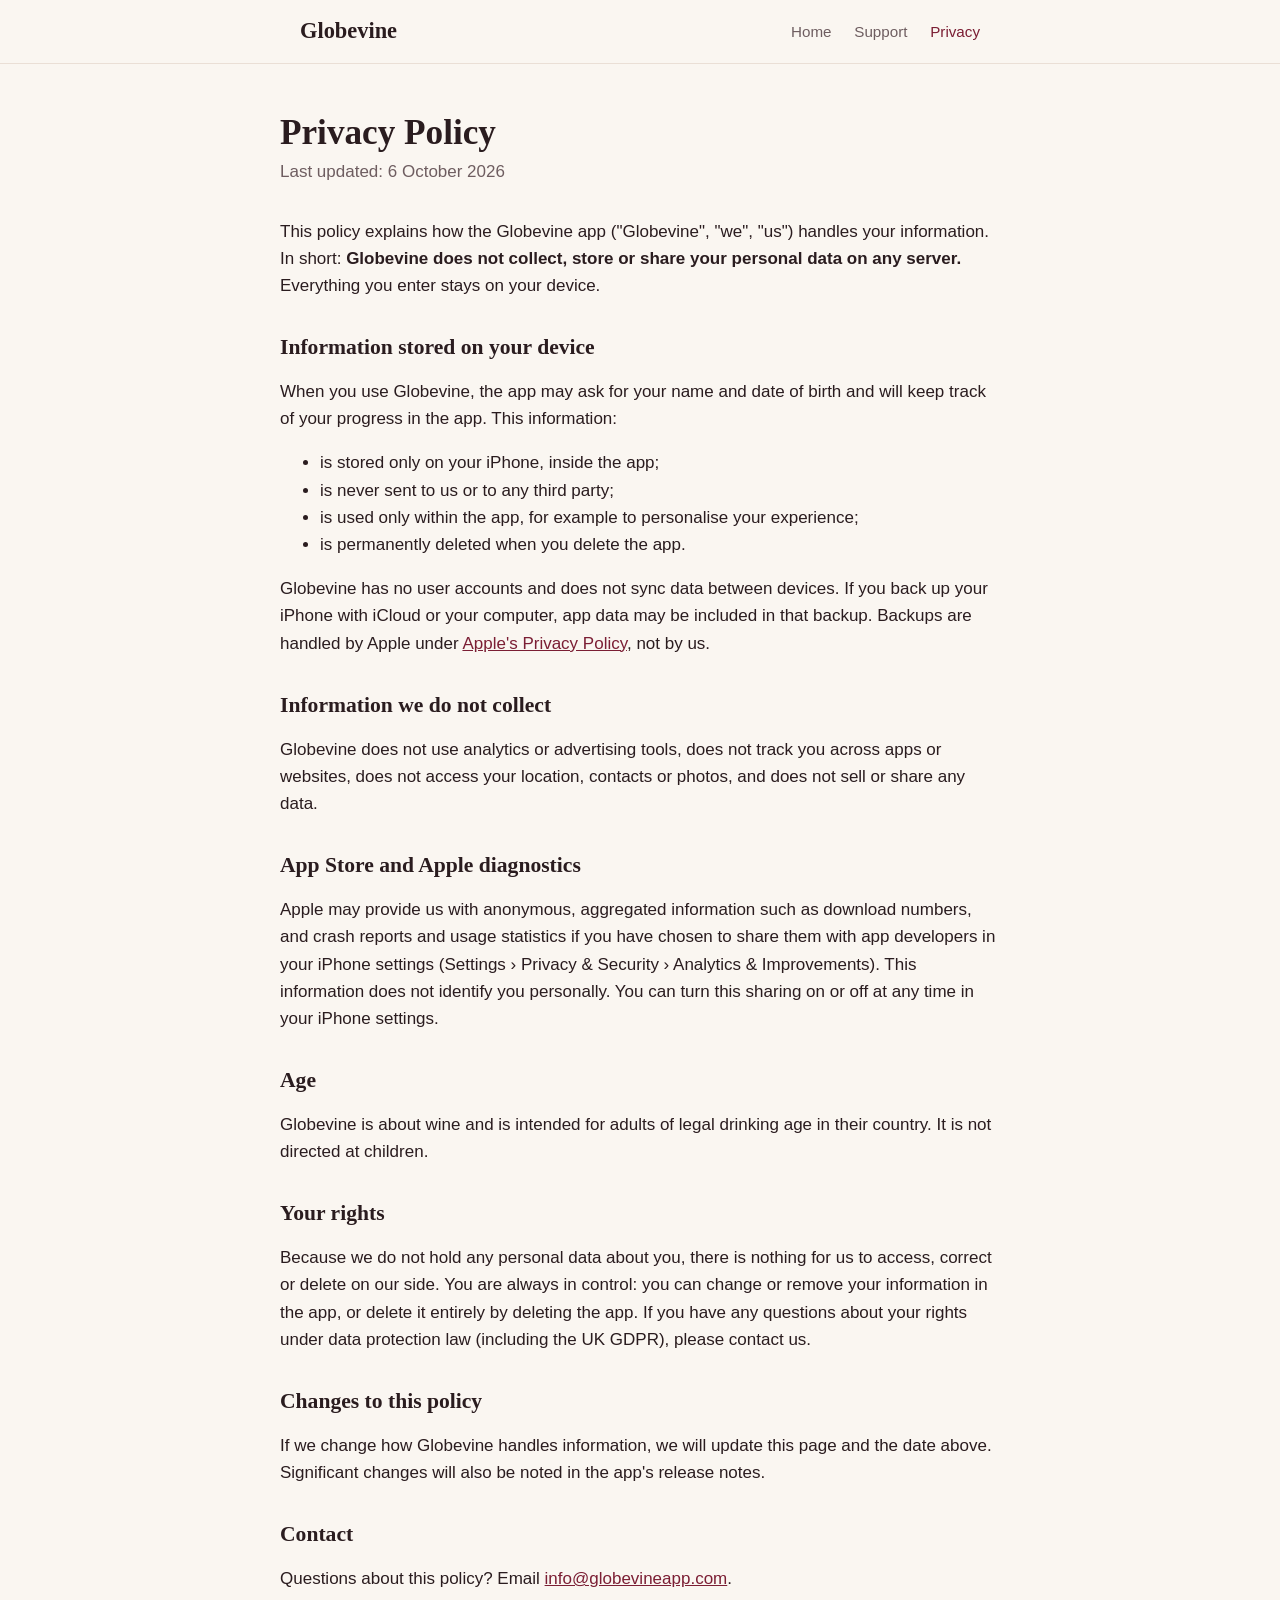
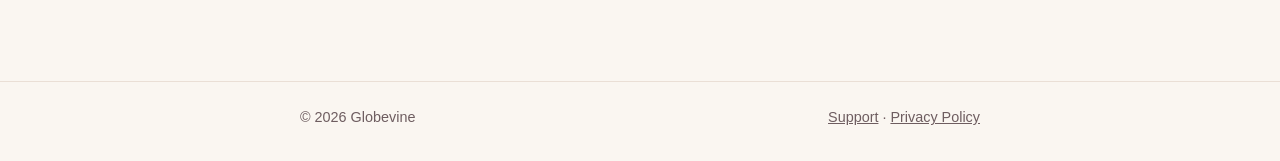
==== privacy.html @ 9b86db98 "Add files via upload" ====
<!doctype html>
<html lang="en">
<head>
  <meta charset="utf-8">
  <meta name="viewport" content="width=device-width, initial-scale=1">
  <title>Privacy Policy – Globevine</title>
  <meta name="description" content="How the Globevine app handles your information.">
  <link rel="stylesheet" href="style.css">
</head>
<body>
  <header class="site">
    <div class="wrap">
      <a class="brand" href="/">Globevine</a>
      <nav>
        <a href="/">Home</a>
        <a href="support.html">Support</a>
        <a href="privacy.html" aria-current="page">Privacy</a>
      </nav>
    </div>
  </header>

  <main class="wrap doc">
    <h1>Privacy Policy</h1>
    <p class="updated">Last updated: 6 October 2026</p>

    <p>This policy explains how the Globevine app ("Globevine", "we", "us") handles your information. In short: <strong>Globevine does not collect, store or share your personal data on any server.</strong> Everything you enter stays on your device.</p>

    <h2>Information stored on your device</h2>
    <p>When you use Globevine, the app may ask for your name and date of birth and will keep track of your progress in the app. This information:</p>
    <ul>
      <li>is stored only on your iPhone, inside the app;</li>
      <li>is never sent to us or to any third party;</li>
      <li>is used only within the app, for example to personalise your experience;</li>
      <li>is permanently deleted when you delete the app.</li>
    </ul>
    <p>Globevine has no user accounts and does not sync data between devices. If you back up your iPhone with iCloud or your computer, app data may be included in that backup. Backups are handled by Apple under <a href="https://www.apple.com/legal/privacy/">Apple's Privacy Policy</a>, not by us.</p>

    <h2>Information we do not collect</h2>
    <p>Globevine does not use analytics or advertising tools, does not track you across apps or websites, does not access your location, contacts or photos, and does not sell or share any data.</p>

    <h2>App Store and Apple diagnostics</h2>
    <p>Apple may provide us with anonymous, aggregated information such as download numbers, and crash reports and usage statistics if you have chosen to share them with app developers in your iPhone settings (Settings › Privacy &amp; Security › Analytics &amp; Improvements). This information does not identify you personally. You can turn this sharing on or off at any time in your iPhone settings.</p>

    <h2>Age</h2>
    <p>Globevine is about wine and is intended for adults of legal drinking age in their country. It is not directed at children.</p>

    <h2>Your rights</h2>
    <p>Because we do not hold any personal data about you, there is nothing for us to access, correct or delete on our side. You are always in control: you can change or remove your information in the app, or delete it entirely by deleting the app. If you have any questions about your rights under data protection law (including the UK GDPR), please contact us.</p>

    <h2>Changes to this policy</h2>
    <p>If we change how Globevine handles information, we will update this page and the date above. Significant changes will also be noted in the app's release notes.</p>

    <h2>Contact</h2>
    <p>Questions about this policy? Email <a href="mailto:info@globevineapp.com">info@globevineapp.com</a>.</p>
  </main>

  <footer class="site">
    <div class="wrap">
      <span>© 2026 Globevine</span>
      <span><a href="support.html">Support</a> · <a href="privacy.html">Privacy Policy</a></span>
    </div>
  </footer>
</body>
</html>
---- style.css ----
:root {
  --bg: #faf6f1;
  --surface: #ffffff;
  --text: #2a1c1f;
  --muted: #6e5d60;
  --accent: #7b1e34;
  --accent-ink: #ffffff;
  --line: #eadfd6;
  --max: 720px;
}
@media (prefers-color-scheme: dark) {
  :root {
    --bg: #1a1214;
    --surface: #241a1d;
    --text: #f3ebe6;
    --muted: #b9a9a6;
    --accent: #d9849a;
    --accent-ink: #1a1214;
    --line: #3a2b2f;
  }
}

* { box-sizing: border-box; }
html { -webkit-text-size-adjust: 100%; }
body {
  margin: 0;
  background: var(--bg);
  color: var(--text);
  font: 17px/1.6 -apple-system, BlinkMacSystemFont, "Segoe UI", Roboto, Helvetica, Arial, sans-serif;
}
a { color: var(--accent); }
h1, h2, h3, .brand {
  font-family: "Iowan Old Style", "Palatino Linotype", Palatino, Georgia, serif;
  font-weight: 600;
  line-height: 1.2;
}

.wrap { max-width: var(--max); margin: 0 auto; padding: 0 20px; }

header.site {
  border-bottom: 1px solid var(--line);
}
header.site .wrap {
  display: flex; align-items: center; justify-content: space-between;
  gap: 16px; padding-top: 18px; padding-bottom: 18px; flex-wrap: wrap;
}
.brand { font-size: 1.4rem; color: var(--text); text-decoration: none; }
nav a { color: var(--muted); text-decoration: none; margin-left: 18px; font-size: 0.95rem; }
nav a:first-child { margin-left: 0; }
nav a:hover, nav a[aria-current="page"] { color: var(--accent); }

.hero { text-align: center; padding: 72px 0 56px; }
.hero .icon {
  width: 96px; height: 96px; border-radius: 22px; margin: 0 auto 24px;
  background: var(--accent); display: grid; place-items: center;
}
.hero .icon svg { width: 52px; height: 52px; }
.hero h1 { font-size: clamp(2.2rem, 7vw, 3.2rem); margin: 0 0 12px; }
.hero p.lead { font-size: 1.2rem; color: var(--muted); margin: 0 auto 32px; max-width: 32em; }

.btn {
  display: inline-block; background: var(--accent); color: var(--accent-ink);
  padding: 14px 26px; border-radius: 12px; text-decoration: none; font-weight: 600;
}
.btn:hover { opacity: 0.9; }
.badge img { height: 54px; width: auto; }

.features {
  display: grid; gap: 16px; grid-template-columns: repeat(auto-fit, minmax(260px, 1fr));
  padding-bottom: 72px;
}
.card {
  background: var(--surface); border: 1px solid var(--line);
  border-radius: 16px; padding: 22px;
}
.card h3 { margin: 0 0 6px; font-size: 1.15rem; }
.card p { margin: 0; color: var(--muted); font-size: 0.97rem; }

main.doc { padding: 48px 0 72px; }
main.doc h1 { font-size: 2.2rem; margin: 0 0 4px; }
main.doc .updated { color: var(--muted); margin: 0 0 32px; }
main.doc h2 { font-size: 1.35rem; margin: 36px 0 8px; }
main.doc h3 { font-size: 1.1rem; margin: 24px 0 4px; }

footer.site { border-top: 1px solid var(--line); color: var(--muted); font-size: 0.9rem; }
footer.site .wrap {
  display: flex; justify-content: space-between; flex-wrap: wrap; gap: 12px;
  padding-top: 24px; padding-bottom: 32px;
}
footer.site a { color: var(--muted); }
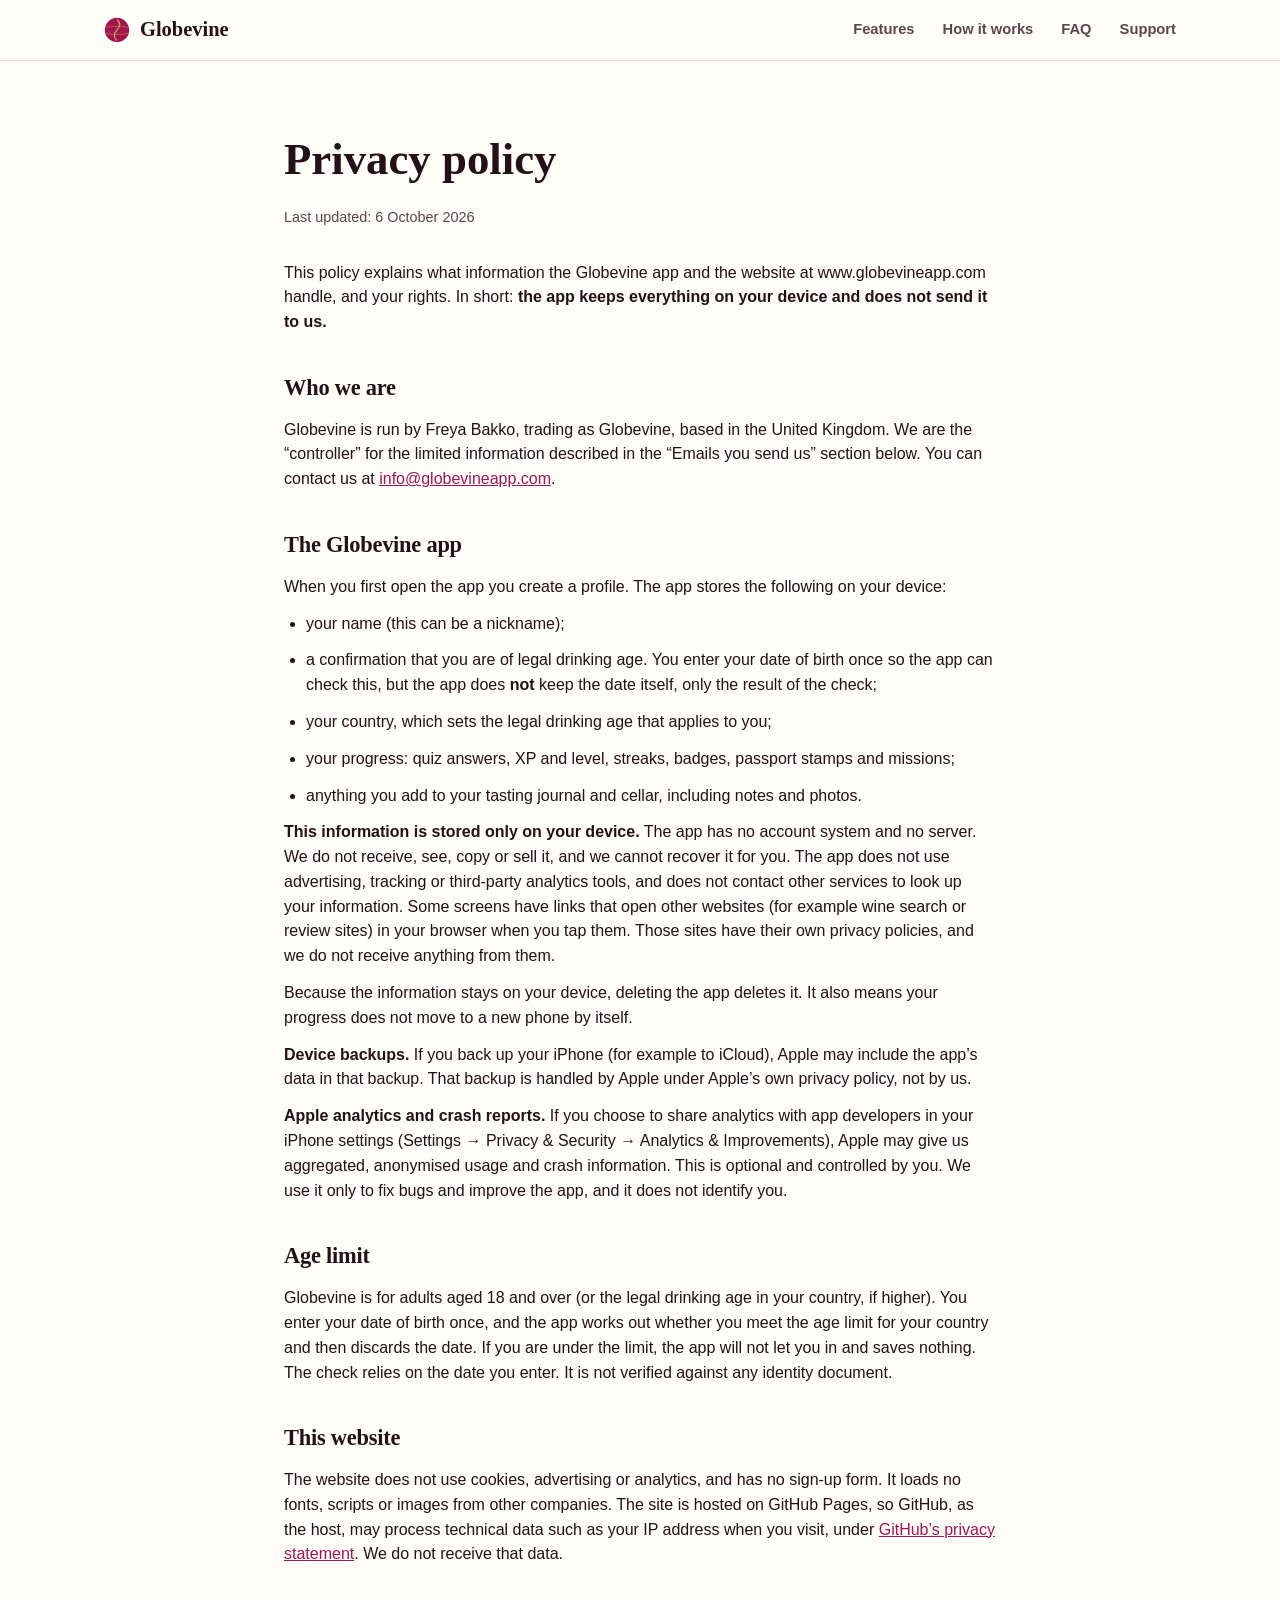
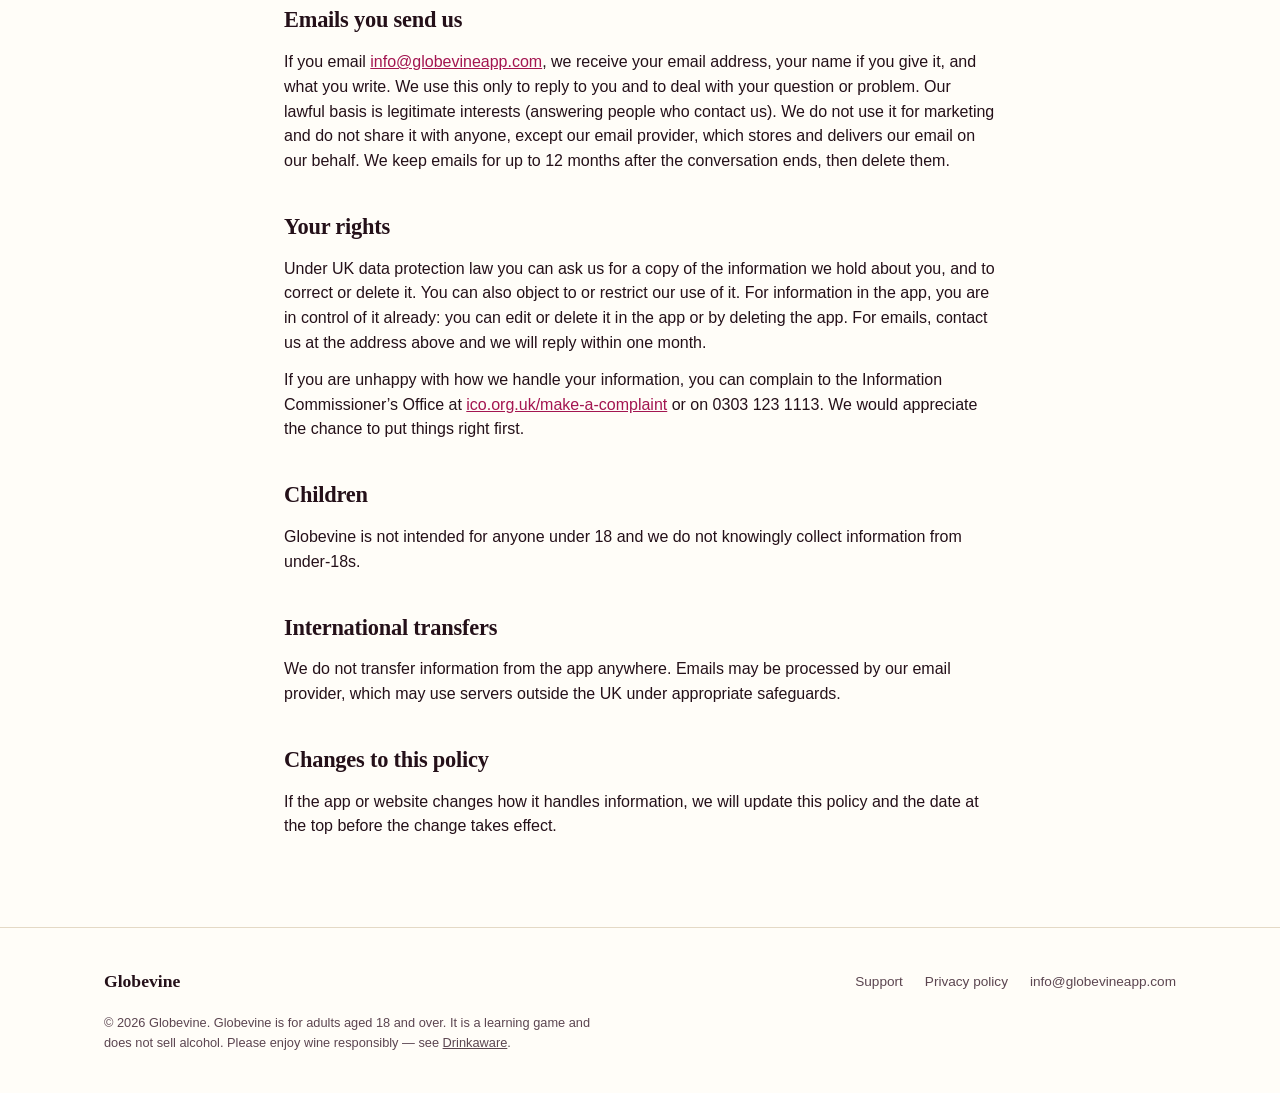
==== commit 1033e333: "Add files via upload" ====
--- a/privacy.html
+++ b/privacy.html
@@ -1,64 +1,73 @@
 <!doctype html>
-<html lang="en">
+<html lang="en-GB">
 <head>
-  <meta charset="utf-8">
-  <meta name="viewport" content="width=device-width, initial-scale=1">
-  <title>Privacy Policy – Globevine</title>
-  <meta name="description" content="How the Globevine app handles your information.">
-  <link rel="stylesheet" href="style.css">
+<meta charset="utf-8">
+<meta name="viewport" content="width=device-width,initial-scale=1,viewport-fit=cover">
+<title>Privacy policy – Globevine</title>
+<meta name="description" content="How the Globevine app and website handle your information. The app keeps everything on your device.">
+<link rel="canonical" href="https://www.globevineapp.com/privacy.html">
+<meta property="og:title" content="Privacy policy – Globevine">
+<meta property="og:description" content="How the Globevine app and website handle your information. The app keeps everything on your device.">
+<meta property="og:type" content="website">
+<meta property="og:url" content="https://www.globevineapp.com/privacy.html">
+<meta name="theme-color" content="#3A0C24">
+<link rel="stylesheet" href="style.css">
 </head>
 <body>
-  <header class="site">
-    <div class="wrap">
-      <a class="brand" href="/">Globevine</a>
-      <nav>
-        <a href="/">Home</a>
-        <a href="support.html">Support</a>
-        <a href="privacy.html" aria-current="page">Privacy</a>
-      </nav>
-    </div>
-  </header>
+<header class="site"><div class="wrap nav">
+<a class="brand" href="index.html"><svg width="26" height="26" viewBox="0 0 64 64" aria-hidden="true"><circle cx="32" cy="32" r="30" fill="#A31550"/><path d="M32 6c9 8 9 16 0 26-9 10-9 18 0 26" stroke="#C9A24B" stroke-width="3" fill="none"/><path d="M4 26c14-4 42-4 56 0M4 40c14 4 42 4 56 0" stroke="#C9A24B" stroke-width="2" fill="none" opacity=".6"/></svg>Globevine</a>
+<nav class="navlinks" aria-label="Main">
+<a class="hide-sm" href="index.html#features">Features</a><a class="hide-sm" href="index.html#how">How it works</a><a class="hide-sm" href="index.html#faq">FAQ</a><a href="support.html">Support</a>
+</nav></div></header>
+<main class="wrap prose">
+<h1>Privacy policy</h1>
+<p class="updated">Last updated: 6 October 2026</p>
 
-  <main class="wrap doc">
-    <h1>Privacy Policy</h1>
-    <p class="updated">Last updated: 6 October 2026</p>
+<p>This policy explains what information the Globevine app and the website at www.globevineapp.com handle, and your rights. In short: <strong>the app keeps everything on your device and does not send it to us.</strong></p>
 
-    <p>This policy explains how the Globevine app ("Globevine", "we", "us") handles your information. In short: <strong>Globevine does not collect, store or share your personal data on any server.</strong> Everything you enter stays on your device.</p>
+<h2>Who we are</h2>
+<p>Globevine is run by Freya Bakko, trading as Globevine, based in the United Kingdom. We are the &ldquo;controller&rdquo; for the limited information described in the &ldquo;Emails you send us&rdquo; section below. You can contact us at <a href="mailto:info@globevineapp.com">info@globevineapp.com</a>.</p>
 
-    <h2>Information stored on your device</h2>
-    <p>When you use Globevine, the app may ask for your name and date of birth and will keep track of your progress in the app. This information:</p>
-    <ul>
-      <li>is stored only on your iPhone, inside the app;</li>
-      <li>is never sent to us or to any third party;</li>
-      <li>is used only within the app, for example to personalise your experience;</li>
-      <li>is permanently deleted when you delete the app.</li>
-    </ul>
-    <p>Globevine has no user accounts and does not sync data between devices. If you back up your iPhone with iCloud or your computer, app data may be included in that backup. Backups are handled by Apple under <a href="https://www.apple.com/legal/privacy/">Apple's Privacy Policy</a>, not by us.</p>
+<h2>The Globevine app</h2>
+<p>When you first open the app you create a profile. The app stores the following on your device:</p>
+<ul>
+<li>your name (this can be a nickname);</li>
+<li>a confirmation that you are of legal drinking age. You enter your date of birth once so the app can check this, but the app does <strong>not</strong> keep the date itself, only the result of the check;</li>
+<li>your country, which sets the legal drinking age that applies to you;</li>
+<li>your progress: quiz answers, XP and level, streaks, badges, passport stamps and missions;</li>
+<li>anything you add to your tasting journal and cellar, including notes and photos.</li>
+</ul>
+<p><strong>This information is stored only on your device.</strong> The app has no account system and no server. We do not receive, see, copy or sell it, and we cannot recover it for you. The app does not use advertising, tracking or third-party analytics tools, and does not contact other services to look up your information. Some screens have links that open other websites (for example wine search or review sites) in your browser when you tap them. Those sites have their own privacy policies, and we do not receive anything from them.</p>
+<p>Because the information stays on your device, deleting the app deletes it. It also means your progress does not move to a new phone by itself.</p>
+<p><strong>Device backups.</strong> If you back up your iPhone (for example to iCloud), Apple may include the app&rsquo;s data in that backup. That backup is handled by Apple under Apple&rsquo;s own privacy policy, not by us.</p>
+<p><strong>Apple analytics and crash reports.</strong> If you choose to share analytics with app developers in your iPhone settings (Settings &rarr; Privacy &amp; Security &rarr; Analytics &amp; Improvements), Apple may give us aggregated, anonymised usage and crash information. This is optional and controlled by you. We use it only to fix bugs and improve the app, and it does not identify you.</p>
 
-    <h2>Information we do not collect</h2>
-    <p>Globevine does not use analytics or advertising tools, does not track you across apps or websites, does not access your location, contacts or photos, and does not sell or share any data.</p>
+<h2>Age limit</h2>
+<p>Globevine is for adults aged 18 and over (or the legal drinking age in your country, if higher). You enter your date of birth once, and the app works out whether you meet the age limit for your country and then discards the date. If you are under the limit, the app will not let you in and saves nothing. The check relies on the date you enter. It is not verified against any identity document.</p>
 
-    <h2>App Store and Apple diagnostics</h2>
-    <p>Apple may provide us with anonymous, aggregated information such as download numbers, and crash reports and usage statistics if you have chosen to share them with app developers in your iPhone settings (Settings › Privacy &amp; Security › Analytics &amp; Improvements). This information does not identify you personally. You can turn this sharing on or off at any time in your iPhone settings.</p>
+<h2>This website</h2>
+<p>The website does not use cookies, advertising or analytics, and has no sign-up form. It loads no fonts, scripts or images from other companies. The site is hosted on GitHub Pages, so GitHub, as the host, may process technical data such as your IP address when you visit, under <a href="https://docs.github.com/en/site-policy/privacy-policies/github-general-privacy-statement" rel="noopener">GitHub&rsquo;s privacy statement</a>. We do not receive that data.</p>
 
-    <h2>Age</h2>
-    <p>Globevine is about wine and is intended for adults of legal drinking age in their country. It is not directed at children.</p>
+<h2>Emails you send us</h2>
+<p>If you email <a href="mailto:info@globevineapp.com">info@globevineapp.com</a>, we receive your email address, your name if you give it, and what you write. We use this only to reply to you and to deal with your question or problem. Our lawful basis is legitimate interests (answering people who contact us). We do not use it for marketing and do not share it with anyone, except our email provider, which stores and delivers our email on our behalf. We keep emails for up to 12 months after the conversation ends, then delete them.</p>
 
-    <h2>Your rights</h2>
-    <p>Because we do not hold any personal data about you, there is nothing for us to access, correct or delete on our side. You are always in control: you can change or remove your information in the app, or delete it entirely by deleting the app. If you have any questions about your rights under data protection law (including the UK GDPR), please contact us.</p>
+<h2>Your rights</h2>
+<p>Under UK data protection law you can ask us for a copy of the information we hold about you, and to correct or delete it. You can also object to or restrict our use of it. For information in the app, you are in control of it already: you can edit or delete it in the app or by deleting the app. For emails, contact us at the address above and we will reply within one month.</p>
+<p>If you are unhappy with how we handle your information, you can complain to the Information Commissioner&rsquo;s Office at <a href="https://ico.org.uk/make-a-complaint/" rel="noopener">ico.org.uk/make-a-complaint</a> or on 0303 123 1113. We would appreciate the chance to put things right first.</p>
 
-    <h2>Changes to this policy</h2>
-    <p>If we change how Globevine handles information, we will update this page and the date above. Significant changes will also be noted in the app's release notes.</p>
+<h2>Children</h2>
+<p>Globevine is not intended for anyone under 18 and we do not knowingly collect information from under-18s.</p>
 
-    <h2>Contact</h2>
-    <p>Questions about this policy? Email <a href="mailto:info@globevineapp.com">info@globevineapp.com</a>.</p>
-  </main>
+<h2>International transfers</h2>
+<p>We do not transfer information from the app anywhere. Emails may be processed by our email provider, which may use servers outside the UK under appropriate safeguards.</p>
 
-  <footer class="site">
-    <div class="wrap">
-      <span>© 2026 Globevine</span>
-      <span><a href="support.html">Support</a> · <a href="privacy.html">Privacy Policy</a></span>
-    </div>
-  </footer>
-</body>
-</html>
+<h2>Changes to this policy</h2>
+<p>If the app or website changes how it handles information, we will update this policy and the date at the top before the change takes effect.</p>
+</main>
+<footer><div class="wrap">
+<div class="foot-row"><a class="brand" href="index.html" style="font-size:1.1rem">Globevine</a>
+<div class="foot-links"><a href="support.html">Support</a><a href="privacy.html">Privacy policy</a><a href="mailto:info@globevineapp.com">info@globevineapp.com</a></div></div>
+<p class="foot-copy">&copy; <span id="year">2026</span> Globevine. Globevine is for adults aged 18 and over. It is a learning game and does not sell alcohol. Please enjoy wine responsibly &mdash; see <a href="https://www.drinkaware.co.uk" rel="noopener">Drinkaware</a>.</p>
+</div></footer>
+<script>document.getElementById('year').textContent=new Date().getFullYear();</script>
+</body></html>
--- a/style.css
+++ b/style.css
@@ -1,90 +1,183 @@
-:root {
-  --bg: #faf6f1;
-  --surface: #ffffff;
-  --text: #2a1c1f;
-  --muted: #6e5d60;
-  --accent: #7b1e34;
-  --accent-ink: #ffffff;
-  --line: #eadfd6;
-  --max: 720px;
+:root{
+  --plum:#3A0C24;--claret:#A31550;--claret-bright:#C71F63;--gold:#C9A24B;--parchment:#F6F1E5;--paper:#FFFDF8;--ink:#241019;--ink-soft:#5B4550;--line:#E4D9C6;
+  --bg:var(--paper);--bg-alt:var(--parchment);--bg-deep:var(--plum);--text:var(--ink);--text-soft:var(--ink-soft);
+  --text-on-deep:var(--parchment);--text-on-deep-soft:#D9B9C6;--accent:var(--claret);--accent-bright:var(--claret-bright);
+  --border:var(--line);--border-on-deep:rgba(246,241,229,.18);--card-bg:var(--paper);color-scheme:light;
+  --serif:Georgia,'Times New Roman',serif;--sans:-apple-system,BlinkMacSystemFont,'Segoe UI',Helvetica,Arial,sans-serif;
 }
-@media (prefers-color-scheme: dark) {
-  :root {
-    --bg: #1a1214;
-    --surface: #241a1d;
-    --text: #f3ebe6;
-    --muted: #b9a9a6;
-    --accent: #d9849a;
-    --accent-ink: #1a1214;
-    --line: #3a2b2f;
-  }
-}
+@media (prefers-color-scheme:dark){:root{
+  --bg:#1B0B14;--bg-alt:#24101B;--bg-deep:#140309;--text:#F3E9EC;--text-soft:#C9A9B4;--text-on-deep:#F3E9EC;--text-on-deep-soft:#D9AEBE;
+  --border:rgba(243,233,236,.14);--border-on-deep:rgba(243,233,236,.16);--card-bg:#24101B;--accent:#E0487F;color-scheme:dark}}
+*{box-sizing:border-box}
+html{scroll-behavior:smooth}
+body{margin:0;background:var(--bg);color:var(--text);font-family:var(--sans);font-size:16px;line-height:1.55;-webkit-font-smoothing:antialiased}
+img,svg{max-width:100%}
+.wrap{max-width:1120px;margin:0 auto;padding-inline:24px}
+h1,h2,h3{font-family:var(--serif);font-weight:600;text-wrap:balance;margin:0}
+h2{font-size:clamp(1.7rem,3.2vw,2.4rem);letter-spacing:-.01em}
+h3{font-size:1.15rem}
+p{margin:0}
+a{color:inherit}
+.eyebrow{font-size:.78rem;font-weight:700;letter-spacing:.12em;text-transform:uppercase;color:var(--accent)}
+.eyebrow.on-deep{color:var(--gold)}
+section{padding-block:88px}
+@media (max-width:640px){section{padding-block:56px}.wrap{padding-inline:18px}}
+header.site{position:sticky;top:0;z-index:40;background:color-mix(in srgb,var(--bg) 88%,transparent);backdrop-filter:blur(10px);border-bottom:1px solid var(--border)}
+.nav{display:flex;align-items:center;justify-content:space-between;padding-block:14px}
+.brand{display:flex;align-items:center;gap:10px;font-family:var(--serif);font-weight:600;font-size:1.28rem;text-decoration:none;color:var(--text)}
+.navlinks{display:flex;align-items:center;gap:28px;font-size:.92rem;font-weight:600}
+.navlinks a{text-decoration:none;color:var(--text-soft)}
+.navlinks a:hover{color:var(--accent)}
+@media (max-width:760px){.navlinks a.hide-sm{display:none}}
+.btn{display:inline-flex;align-items:center;justify-content:center;padding:12px 22px;border-radius:999px;font-weight:700;font-size:.92rem;text-decoration:none;border:1px solid transparent}
+.btn-on-deep{background:var(--gold);color:var(--plum)}
+.btn-on-deep:hover{background:#DDB968}
+.btn:focus-visible,a:focus-visible{outline:2px solid var(--accent);outline-offset:2px}
+.hero{background:radial-gradient(120% 140% at 85% -10%,rgba(201,162,75,.22),transparent 55%),linear-gradient(180deg,var(--bg-deep),#2B0819 65%,var(--bg-deep));color:var(--text-on-deep);padding-block:76px 96px;overflow:hidden}
+.hero .wrap{display:grid;grid-template-columns:1.05fr .95fr;gap:56px;align-items:center}
+@media (max-width:900px){.hero .wrap{grid-template-columns:1fr}}
+.hero h1{font-size:clamp(2.3rem,5vw,3.6rem);line-height:1.05;margin-top:14px}
+.hero .lede{margin-top:18px;font-size:1.1rem;color:var(--text-on-deep-soft);max-width:46ch}
+.hero .cta-row{display:flex;flex-wrap:wrap;gap:14px;margin-top:32px}
+.hero .microcopy{margin-top:16px;font-size:.85rem;color:var(--text-on-deep-soft)}
+.stat-row{display:flex;gap:36px;margin-top:44px;flex-wrap:wrap}
+.stat-row b{display:block;font-family:var(--serif);font-size:1.9rem;color:var(--gold);font-weight:600}
+.stat-row span{font-size:.82rem;color:var(--text-on-deep-soft)}
+.phone-stage{position:relative;display:flex;justify-content:center;align-items:center;min-height:420px}
+.phone{width:240px;border-radius:34px;background:#150410;border:6px solid #0E0209;box-shadow:0 30px 60px -20px rgba(0,0,0,.6);padding:10px;position:relative;z-index:2}
+.phone.tilt-right{transform:rotate(6deg)}
+.phone.tilt-left{transform:rotate(-8deg) translate(-58px,34px);position:absolute;left:8px;bottom:-10px;z-index:1;opacity:.92}
+@media (max-width:480px){.phone.tilt-left{display:none}}
+.phone .screen{background:linear-gradient(160deg,#4A1230,#2B0819);border-radius:24px;aspect-ratio:9/19.5;overflow:hidden;padding:16px 14px;display:flex;flex-direction:column;gap:10px}
+.mini-status{display:flex;justify-content:space-between;font-size:.6rem;color:var(--text-on-deep-soft);opacity:.7}
+.mini-h{font-family:var(--serif);color:var(--parchment);font-size:.95rem;margin-top:4px}
+.mini-sub{font-size:.62rem;color:var(--text-on-deep-soft)}
+.map-dots{position:relative;flex:1;border-radius:14px;background:rgba(201,162,75,.08);border:1px solid rgba(201,162,75,.25);margin-top:4px}
+.map-dots i{position:absolute;width:8px;height:8px;border-radius:50%;background:var(--gold)}
+.badge-row{display:flex;gap:6px;flex-wrap:wrap;margin-top:auto}
+.pill{font-size:.58rem;font-weight:700;padding:4px 8px;border-radius:999px;background:rgba(201,162,75,.16);color:var(--gold);border:1px solid rgba(201,162,75,.3)}
+.passport-stamp{width:34px;height:34px;border-radius:50%;border:2px solid var(--gold);display:flex;align-items:center;justify-content:center;font-size:.55rem;color:var(--gold);font-weight:800;transform:rotate(-8deg)}
+.stamp-row{display:flex;gap:8px;margin-top:6px}
+.bar{height:6px;border-radius:4px;background:rgba(201,162,75,.15);overflow:hidden;margin-top:6px}
+.bar i{display:block;height:100%;background:linear-gradient(90deg,var(--gold),#E9C97A);width:64%}
+.section-alt{background:var(--bg-alt)}
+.intro{display:grid;grid-template-columns:1.1fr .9fr;gap:56px;align-items:start}
+@media (max-width:840px){.intro{grid-template-columns:1fr}}
+.intro p{color:var(--text-soft);font-size:1.05rem;margin-top:16px;max-width:56ch}
+.stat-tiles{display:grid;grid-template-columns:repeat(3,1fr);gap:1px;background:var(--border);border:1px solid var(--border);border-radius:16px;overflow:hidden}
+@media (max-width:640px){.stat-tiles{grid-template-columns:1fr}}
+.stat-tiles div{background:var(--card-bg);padding:24px 20px}
+.stat-tiles b{display:block;font-family:var(--serif);font-size:2.1rem;font-weight:600;color:var(--accent)}
+.stat-tiles span{font-size:.85rem;color:var(--text-soft)}
+.feat-head{max-width:60ch}
+.feat-head p{color:var(--text-soft);margin-top:14px;font-size:1.05rem}
+.grid-feat{display:grid;grid-template-columns:repeat(3,1fr);gap:20px;margin-top:44px}
+@media (max-width:920px){.grid-feat{grid-template-columns:repeat(2,1fr)}}
+@media (max-width:600px){.grid-feat{grid-template-columns:1fr}}
+.card{background:var(--card-bg);border:1px solid var(--border);border-radius:18px;padding:26px 24px;display:flex;flex-direction:column;gap:12px}
+.card .icon{width:44px;height:44px;border-radius:12px;background:color-mix(in srgb,var(--accent) 12%,transparent);display:flex;align-items:center;justify-content:center;color:var(--accent)}
+.card p{color:var(--text-soft);font-size:.95rem}
+.steps{display:grid;grid-template-columns:repeat(4,1fr);gap:22px;margin-top:44px}
+@media (max-width:920px){.steps{grid-template-columns:repeat(2,1fr)}}
+@media (max-width:560px){.steps{grid-template-columns:1fr}}
+.step{padding-top:8px;border-top:2px solid var(--accent)}
+.step .num{font-family:var(--serif);font-size:1.6rem;color:var(--accent);font-weight:600;display:block;margin-bottom:8px}
+.step p{color:var(--text-soft);font-size:.92rem;margin-top:6px}
+.soon{background:linear-gradient(180deg,var(--bg-deep),#2B0819);color:var(--text-on-deep);border-radius:28px;padding:56px clamp(24px,5vw,64px);display:grid;grid-template-columns:1.1fr .9fr;gap:44px;align-items:center}
+@media (max-width:840px){.soon{grid-template-columns:1fr}}
+.soon p.lede{color:var(--text-on-deep-soft);margin-top:14px;max-width:50ch}
+.store-badge{display:inline-flex;flex-direction:column;gap:2px;padding:11px 20px;border-radius:14px;border:1px solid var(--border-on-deep);background:rgba(255,255,255,.05);min-width:170px}
+.store-badge .small{font-size:.62rem;letter-spacing:.06em;text-transform:uppercase;color:var(--text-on-deep-soft)}
+.store-badge .big{font-family:var(--serif);font-size:1.05rem}
+.store-badge .ribbon{font-size:.62rem;font-weight:700;color:var(--gold);margin-top:2px}
+.faq{max-width:760px;margin-top:36px}
+.faq details{border-bottom:1px solid var(--border);padding-block:18px}
+.faq summary{cursor:pointer;font-weight:700;font-size:1.02rem;display:flex;justify-content:space-between;gap:16px;list-style:none}
+.faq summary::-webkit-details-marker{display:none}
+.faq summary .plus{color:var(--accent);font-size:1.2rem;font-weight:400;transition:transform .15s}
+.faq details[open] summary .plus{transform:rotate(45deg)}
+.faq .a{color:var(--text-soft);margin-top:10px;font-size:.95rem;max-width:64ch}
+footer{border-top:1px solid var(--border);padding-block:40px}
+.foot-row{display:flex;justify-content:space-between;align-items:center;gap:20px;flex-wrap:wrap}
+.foot-links{display:flex;gap:22px;font-size:.85rem;color:var(--text-soft);flex-wrap:wrap}
+.foot-links a{text-decoration:none}
+.foot-links a:hover{color:var(--accent)}
+.foot-copy{font-size:.8rem;color:var(--text-soft);margin-top:18px;max-width:70ch}
+/* legal / support pages */
+.prose{max-width:760px;padding-block:64px 88px}
+.prose h1{font-size:clamp(2rem,4vw,2.8rem);margin-bottom:8px}
+.prose .updated{color:var(--text-soft);font-size:.9rem;margin-bottom:32px}
+.prose h2{font-size:1.4rem;margin:36px 0 10px}
+.prose p,.prose li{color:var(--text);margin-top:12px}
+.prose ul{padding-left:22px;margin:8px 0}
+.prose a{color:var(--accent)}
+.prose table{border-collapse:collapse;width:100%;margin-top:14px;font-size:.92rem}
+.prose th,.prose td{border:1px solid var(--border);padding:10px 12px;text-align:left;vertical-align:top}
+.prose th{background:var(--bg-alt)}
+@media (prefers-reduced-motion:reduce){html{scroll-behavior:auto}*{transition:none!important}}
 
-* { box-sizing: border-box; }
-html { -webkit-text-size-adjust: 100%; }
-body {
-  margin: 0;
-  background: var(--bg);
-  color: var(--text);
-  font: 17px/1.6 -apple-system, BlinkMacSystemFont, "Segoe UI", Roboto, Helvetica, Arial, sans-serif;
-}
-a { color: var(--accent); }
-h1, h2, h3, .brand {
-  font-family: "Iowan Old Style", "Palatino Linotype", Palatino, Georgia, serif;
-  font-weight: 600;
-  line-height: 1.2;
-}
-
-.wrap { max-width: var(--max); margin: 0 auto; padding: 0 20px; }
-
-header.site {
-  border-bottom: 1px solid var(--line);
-}
-header.site .wrap {
-  display: flex; align-items: center; justify-content: space-between;
-  gap: 16px; padding-top: 18px; padding-bottom: 18px; flex-wrap: wrap;
-}
-.brand { font-size: 1.4rem; color: var(--text); text-decoration: none; }
-nav a { color: var(--muted); text-decoration: none; margin-left: 18px; font-size: 0.95rem; }
-nav a:first-child { margin-left: 0; }
-nav a:hover, nav a[aria-current="page"] { color: var(--accent); }
-
-.hero { text-align: center; padding: 72px 0 56px; }
-.hero .icon {
-  width: 96px; height: 96px; border-radius: 22px; margin: 0 auto 24px;
-  background: var(--accent); display: grid; place-items: center;
-}
-.hero .icon svg { width: 52px; height: 52px; }
-.hero h1 { font-size: clamp(2.2rem, 7vw, 3.2rem); margin: 0 0 12px; }
-.hero p.lead { font-size: 1.2rem; color: var(--muted); margin: 0 auto 32px; max-width: 32em; }
-
-.btn {
-  display: inline-block; background: var(--accent); color: var(--accent-ink);
-  padding: 14px 26px; border-radius: 12px; text-decoration: none; font-weight: 600;
-}
-.btn:hover { opacity: 0.9; }
-.badge img { height: 54px; width: auto; }
-
-.features {
-  display: grid; gap: 16px; grid-template-columns: repeat(auto-fit, minmax(260px, 1fr));
-  padding-bottom: 72px;
-}
-.card {
-  background: var(--surface); border: 1px solid var(--line);
-  border-radius: 16px; padding: 22px;
-}
-.card h3 { margin: 0 0 6px; font-size: 1.15rem; }
-.card p { margin: 0; color: var(--muted); font-size: 0.97rem; }
-
-main.doc { padding: 48px 0 72px; }
-main.doc h1 { font-size: 2.2rem; margin: 0 0 4px; }
-main.doc .updated { color: var(--muted); margin: 0 0 32px; }
-main.doc h2 { font-size: 1.35rem; margin: 36px 0 8px; }
-main.doc h3 { font-size: 1.1rem; margin: 24px 0 4px; }
-
-footer.site { border-top: 1px solid var(--line); color: var(--muted); font-size: 0.9rem; }
-footer.site .wrap {
-  display: flex; justify-content: space-between; flex-wrap: wrap; gap: 12px;
-  padding-top: 24px; padding-bottom: 32px;
-}
-footer.site a { color: var(--muted); }
+/* ===== Home page: the fun layer ===== */
+:root{--rounded:ui-rounded,'SF Pro Rounded','Avenir Next Rounded','Nunito','Segoe UI',system-ui,sans-serif;--sun:#FFC857;--coral:#FF6F61;--mint:#46C2A0}
+.fun h1,.fun h2,.fun h3,.fun .num,.fun .vibe b,.fun .store-badge .big{font-family:var(--rounded);font-weight:800;letter-spacing:-.02em}
+.fun h1{font-size:clamp(2.6rem,6.4vw,4.4rem);line-height:1.02}
+.fun .eyebrow{font-family:var(--rounded)}
+.squig{position:relative;display:inline-block;color:var(--sun);white-space:nowrap}
+.squig svg{position:absolute;left:0;bottom:-.18em;width:100%;height:.28em;overflow:visible}
+.squig path{fill:none;stroke:var(--coral);stroke-width:3;stroke-linecap:round;stroke-linejoin:round;vector-effect:non-scaling-stroke}
+.chips{list-style:none;display:flex;flex-wrap:wrap;gap:10px;padding:0;margin:26px 0 0}
+.chips li{font-family:var(--rounded);font-weight:800;font-size:.82rem;padding:7px 14px;border-radius:999px;background:rgba(255,200,87,.14);color:var(--sun);border:1.5px solid rgba(255,200,87,.45);transition:transform .15s}
+.chips li:nth-child(odd){transform:rotate(-2deg)}.chips li:nth-child(even){transform:rotate(1.6deg)}
+.chips li:hover{transform:rotate(0) scale(1.06)}
+.btn-ghost-deep{background:transparent;border-color:var(--border-on-deep);color:var(--text-on-deep)}
+.btn-ghost-deep:hover{background:rgba(255,255,255,.08)}
+.store-badge.on-hero{background:#000;border-color:rgba(255,255,255,.5);color:#fff;padding:9px 20px;border-radius:14px}
+.hero .cta-row{align-items:center}
+.hero .phone.tilt-right{animation:floaty 5.5s ease-in-out infinite}
+.hero .phone.tilt-left{animation:floaty2 6.5s ease-in-out infinite}
+@keyframes floaty{0%,100%{transform:rotate(6deg) translateY(0)}50%{transform:rotate(4deg) translateY(-10px)}}
+@keyframes floaty2{0%,100%{transform:rotate(-8deg) translate(-58px,34px)}50%{transform:rotate(-6deg) translate(-58px,24px)}}
+.marquee{overflow:hidden;background:var(--sun);color:#3A0C24;border-block:2px solid #3A0C24;transform:rotate(-1deg);margin-block:-14px 0;position:relative;z-index:3}
+.marquee .track{display:flex;gap:0;width:max-content;animation:scroll 38s linear infinite;font-family:var(--rounded);font-weight:800;font-size:1.05rem;padding-block:12px}
+.marquee .track span{white-space:nowrap;padding-inline:26px;position:relative}
+.marquee .track span::after{content:"";position:absolute;right:-5px;top:50%;width:10px;height:10px;margin-top:-5px;border-radius:50%;background:var(--coral)}
+@keyframes scroll{to{transform:translateX(-50%)}}
+.vibes{position:relative;display:grid;gap:16px}
+.vibe{padding:22px 24px;border-radius:22px;border:2px solid var(--text);background:var(--card-bg);box-shadow:5px 5px 0 var(--text);transition:transform .15s,box-shadow .15s}
+.vibe b{display:block;font-size:1.9rem;color:var(--accent)}.vibe span{color:var(--text-soft)}
+.vibe.v1{transform:rotate(-1.5deg)}.vibe.v2{transform:rotate(1.2deg);margin-left:22px}.vibe.v3{transform:rotate(-.8deg)}
+.vibe:hover{transform:rotate(0) translateY(-3px);box-shadow:8px 8px 0 var(--text)}
+.fun .card{border:2px solid var(--text);box-shadow:5px 5px 0 var(--text);border-radius:22px;transition:transform .18s,box-shadow .18s}
+.fun .card:nth-child(odd){transform:rotate(-.7deg)}.fun .card:nth-child(even){transform:rotate(.7deg)}
+.fun .card:hover{transform:rotate(0) translateY(-5px);box-shadow:8px 10px 0 var(--text)}
+.fun .card .icon{width:52px;height:52px;border-radius:16px;color:#fff;background:var(--accent)}
+.fun .c2 .icon{background:var(--coral)}.fun .c3 .icon{background:#7B4FD1}.fun .c4 .icon{background:var(--mint);color:#06382b}.fun .c5 .icon{background:var(--sun);color:#3A0C24}.fun .c6 .icon{background:#2E6FD8}
+.sub-lede{color:var(--text-soft);margin-top:10px;font-size:1.05rem}
+.bottles{display:flex;align-items:flex-end;gap:6px;margin-top:34px;padding:22px 14px 12px;overflow-x:auto;border-bottom:4px solid var(--text);scrollbar-width:thin}
+.bottle{all:unset;cursor:pointer;display:block;flex:none;padding:2px 3px;border-radius:10px;transition:transform .15s}
+.bottle:hover,.bottle:focus-visible{transform:translateY(-8px) rotate(-3deg)}
+.bottle:focus-visible{outline:3px solid var(--sun);outline-offset:2px}
+.bottle svg{display:block}
+.b-glass{fill:var(--accent)}.b-cap{fill:var(--gold)}.b-label{fill:var(--parchment)}.b-line{fill:none;stroke:#8a6c3c;stroke-width:1.6;stroke-linecap:round}.b-shine{fill:none;stroke:rgba(255,255,255,.35);stroke-width:2.4;stroke-linecap:round}
+.bottle[aria-pressed="true"]{transform:translateY(-12px) scale(1.08)}
+.bottle[aria-pressed="true"] .b-glass{fill:var(--coral)}
+.bottle-out{margin-top:16px;font-family:var(--rounded);font-weight:800;font-size:1.25rem;min-height:1.6em}
+.privband{display:flex;gap:28px;align-items:center;padding:clamp(28px,5vw,52px);border-radius:28px;background:var(--bg-deep);color:var(--text-on-deep);border:2px solid var(--gold);position:relative;overflow:hidden}
+.privband .lock{flex:none;width:96px;height:96px;border-radius:50%;background:var(--sun);color:#3A0C24;display:flex;align-items:center;justify-content:center;transform:rotate(-6deg)}
+.privband h2{color:var(--text-on-deep)}
+.privtext{font-family:var(--rounded);font-weight:700;font-size:clamp(1.15rem,2.4vw,1.5rem);margin-top:10px;max-width:34ch}
+.textlink{display:inline-block;margin-top:14px;color:var(--sun);font-weight:700}
+@media (max-width:600px){.privband{flex-direction:column;align-items:flex-start}}
+.fun .step{border-top:0;padding:22px 20px;border-radius:22px;border:2px solid var(--text);background:var(--card-bg);box-shadow:5px 5px 0 var(--text)}
+.fun .steps{grid-template-columns:repeat(3,1fr)}
+@media (max-width:760px){.fun .steps{grid-template-columns:1fr}}
+.fun .step .num{display:inline-flex;width:42px;height:42px;border-radius:50%;align-items:center;justify-content:center;color:#fff;background:var(--accent);font-size:1.2rem;margin-bottom:12px}
+.fun .s2 .num{background:var(--coral)}.fun .s3 .num{background:var(--mint);color:#06382b}
+.fun .soon{border:2px solid var(--gold)}
+.fun .faq summary{font-family:var(--rounded);font-weight:800}
+@media (prefers-reduced-motion:reduce){.hero .phone,.marquee .track{animation:none!important}.marquee .track{flex-wrap:wrap;width:auto;justify-content:center}.hero .phone.tilt-right{transform:rotate(6deg)}.hero .phone.tilt-left{transform:rotate(-8deg) translate(-58px,34px)}}
+@media (max-width:480px){.hero .phone.tilt-left{display:none}}
+html,body{overflow-x:clip}main.fun{overflow-x:clip}
+.fun h1{font-size:clamp(2.4rem,5.2vw,3.7rem)}
+.hero .wrap>div:first-child{min-width:0}
+@media (min-width:900px){.bottles{justify-content:space-between;overflow-x:visible}}
+@media (prefers-reduced-motion:reduce){.marquee .track span:nth-child(n+9){display:none}.marquee .track{padding-block:10px;font-size:.95rem;row-gap:4px}}
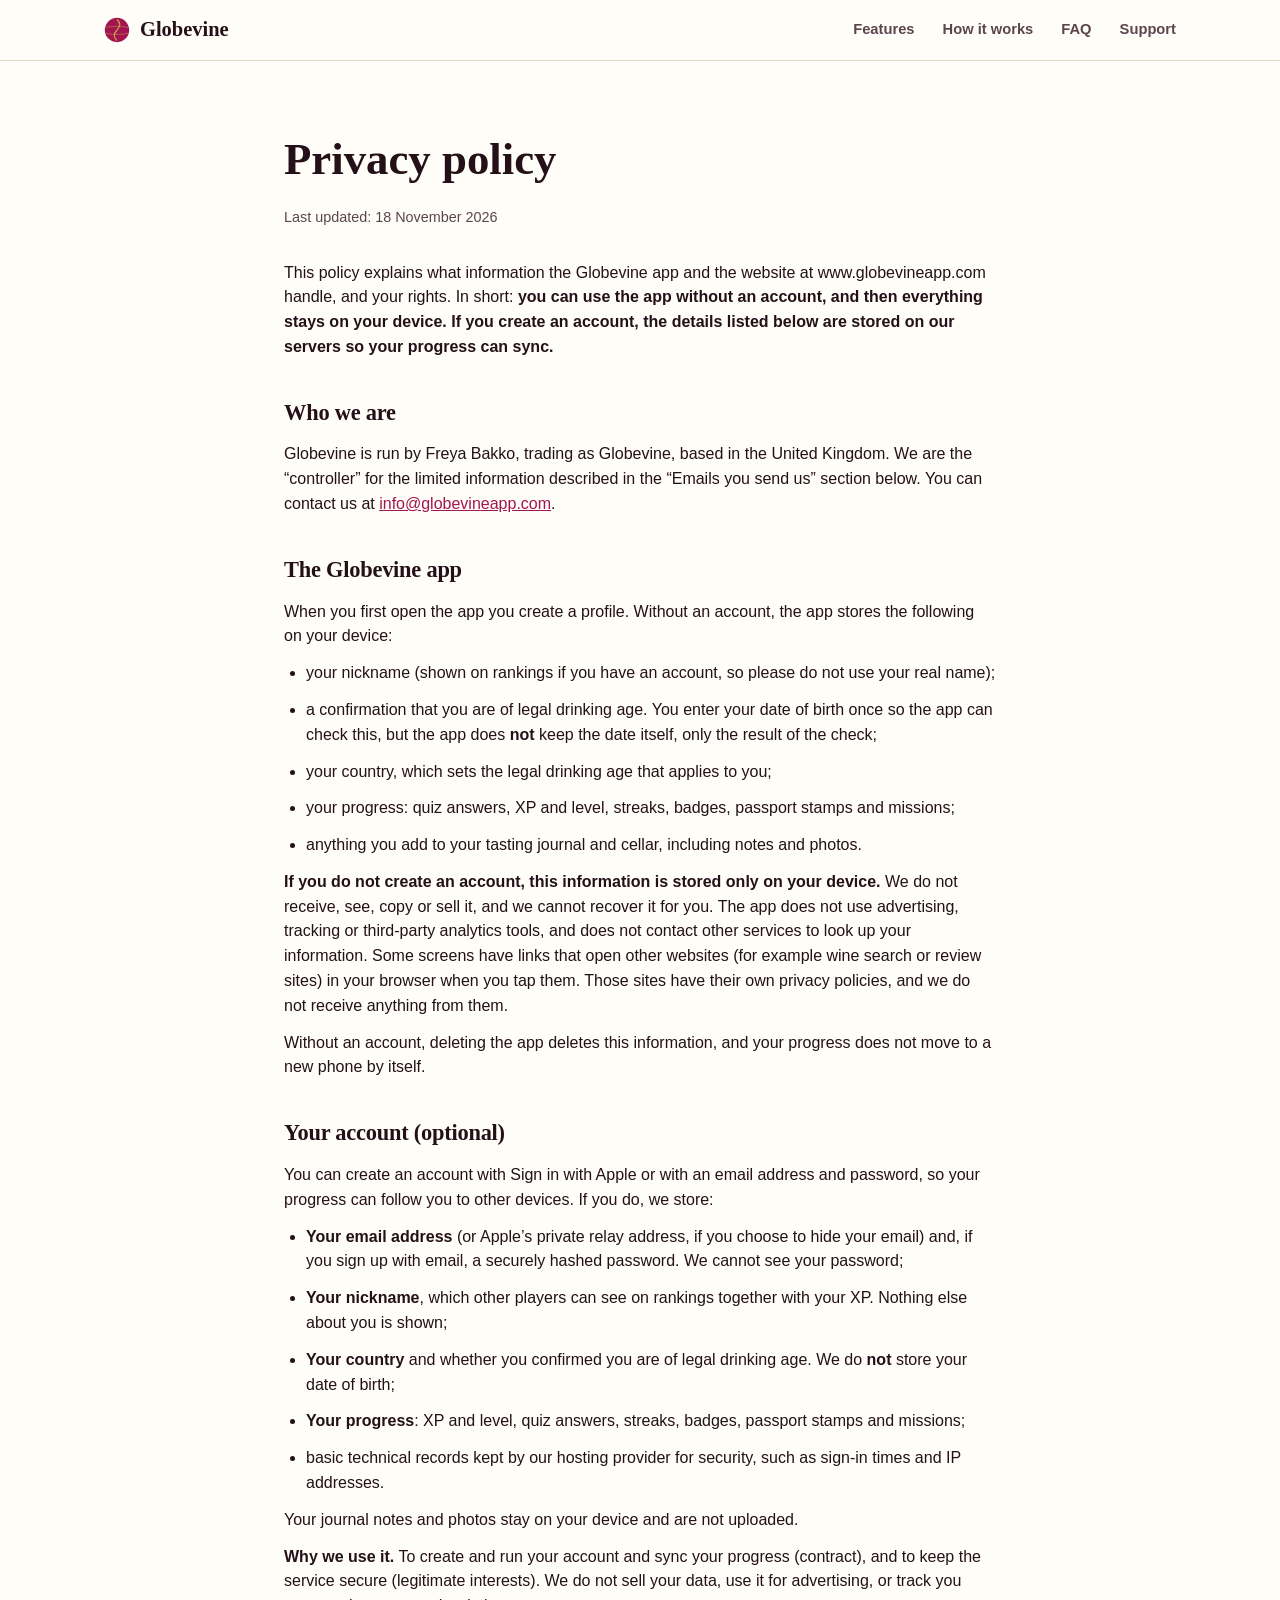
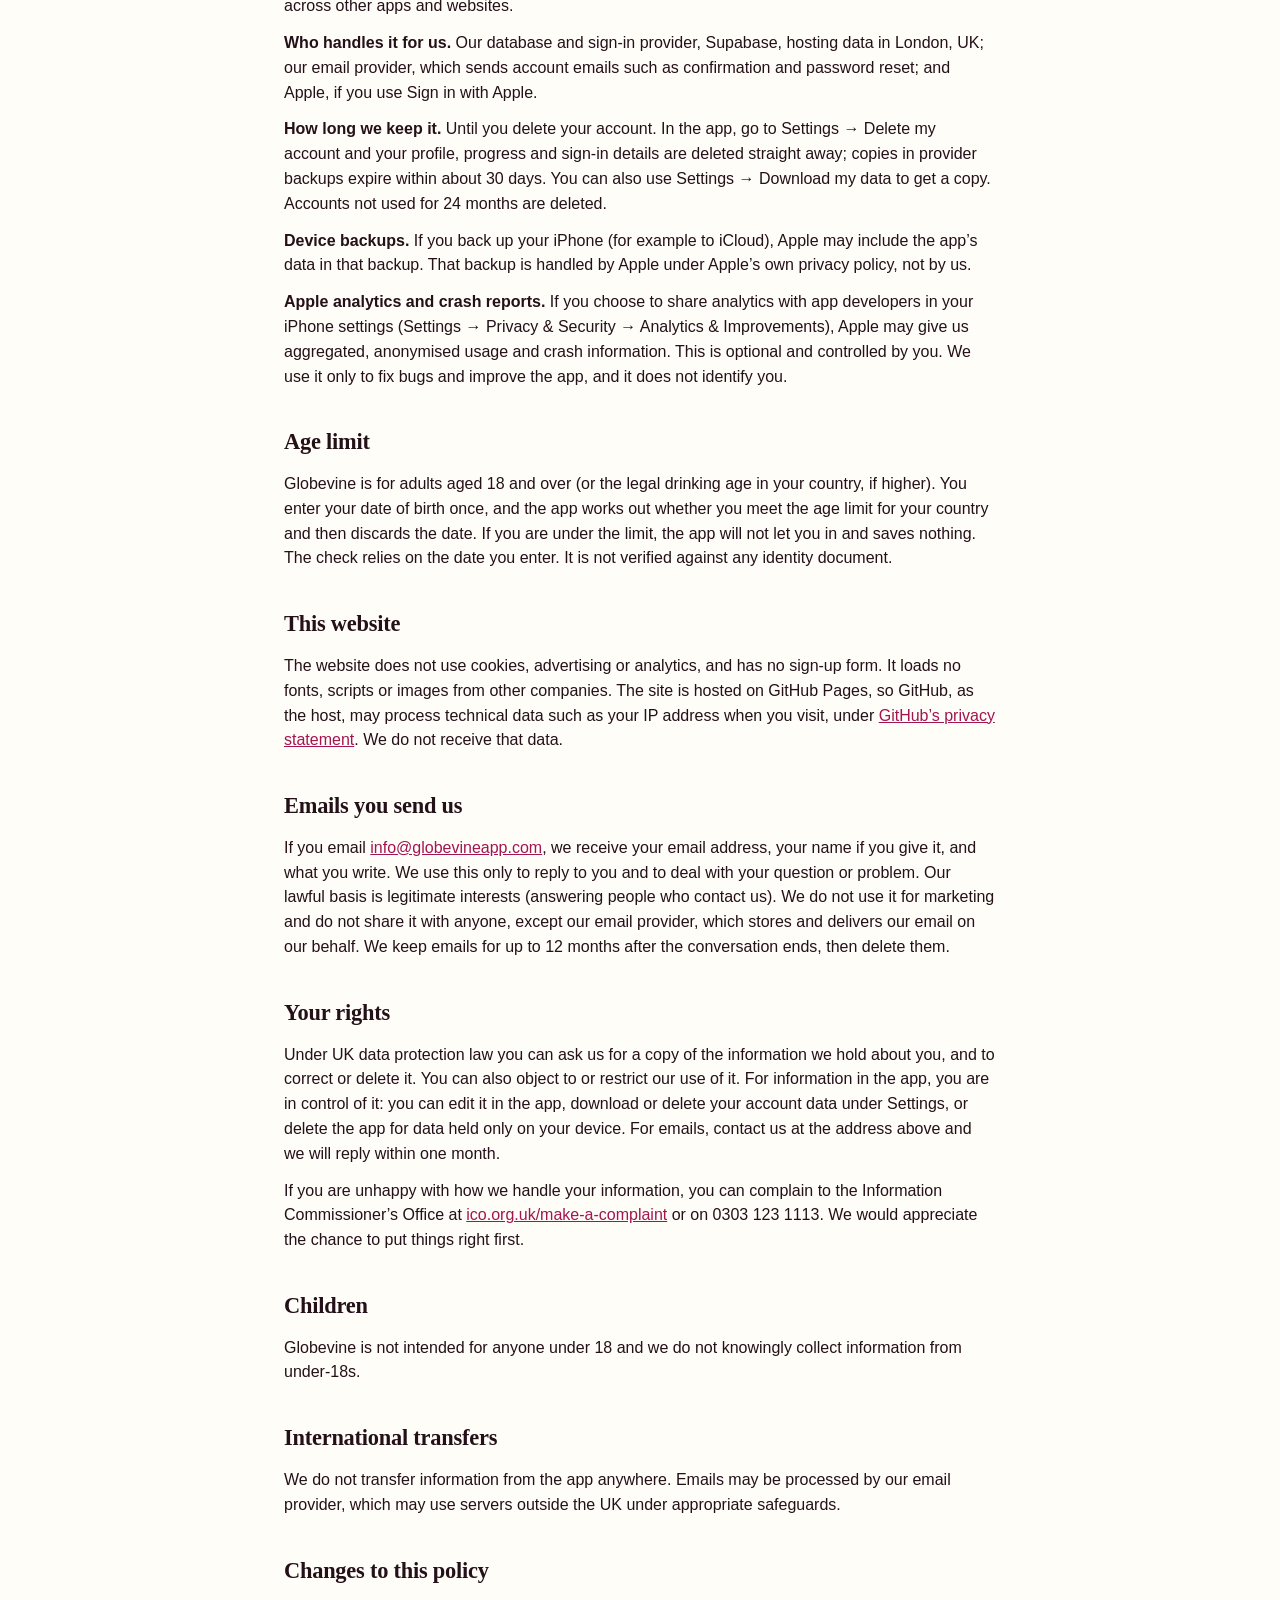
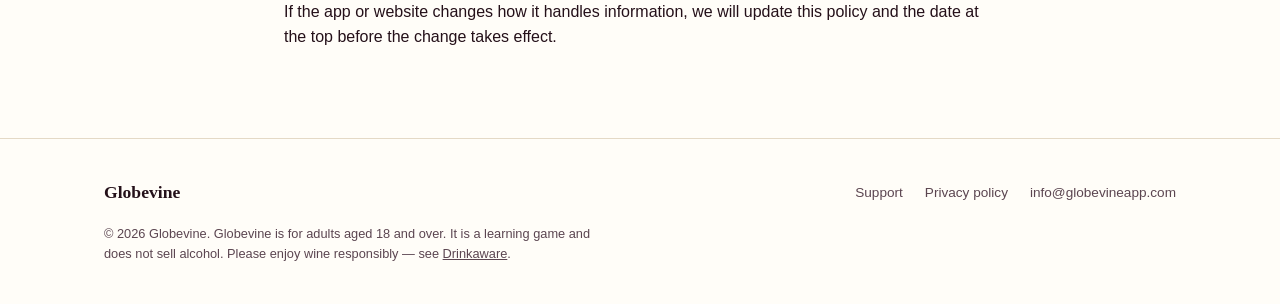
==== commit 17642117: "Prepare account wording for optional accounts release (do not merge until the app ships)" ====
--- a/privacy.html
+++ b/privacy.html
@@ -21,24 +21,38 @@
 </nav></div></header>
 <main class="wrap prose">
 <h1>Privacy policy</h1>
-<p class="updated">Last updated: 6 October 2026</p>
+<p class="updated">Last updated: 18 November 2026</p>
 
-<p>This policy explains what information the Globevine app and the website at www.globevineapp.com handle, and your rights. In short: <strong>the app keeps everything on your device and does not send it to us.</strong></p>
+<p>This policy explains what information the Globevine app and the website at www.globevineapp.com handle, and your rights. In short: <strong>you can use the app without an account, and then everything stays on your device. If you create an account, the details listed below are stored on our servers so your progress can sync.</strong></p>
 
 <h2>Who we are</h2>
 <p>Globevine is run by Freya Bakko, trading as Globevine, based in the United Kingdom. We are the &ldquo;controller&rdquo; for the limited information described in the &ldquo;Emails you send us&rdquo; section below. You can contact us at <a href="mailto:info@globevineapp.com">info@globevineapp.com</a>.</p>
 
 <h2>The Globevine app</h2>
-<p>When you first open the app you create a profile. The app stores the following on your device:</p>
+<p>When you first open the app you create a profile. Without an account, the app stores the following on your device:</p>
 <ul>
-<li>your name (this can be a nickname);</li>
+<li>your nickname (shown on rankings if you have an account, so please do not use your real name);</li>
 <li>a confirmation that you are of legal drinking age. You enter your date of birth once so the app can check this, but the app does <strong>not</strong> keep the date itself, only the result of the check;</li>
 <li>your country, which sets the legal drinking age that applies to you;</li>
 <li>your progress: quiz answers, XP and level, streaks, badges, passport stamps and missions;</li>
 <li>anything you add to your tasting journal and cellar, including notes and photos.</li>
 </ul>
-<p><strong>This information is stored only on your device.</strong> The app has no account system and no server. We do not receive, see, copy or sell it, and we cannot recover it for you. The app does not use advertising, tracking or third-party analytics tools, and does not contact other services to look up your information. Some screens have links that open other websites (for example wine search or review sites) in your browser when you tap them. Those sites have their own privacy policies, and we do not receive anything from them.</p>
-<p>Because the information stays on your device, deleting the app deletes it. It also means your progress does not move to a new phone by itself.</p>
+<p><strong>If you do not create an account, this information is stored only on your device.</strong> We do not receive, see, copy or sell it, and we cannot recover it for you. The app does not use advertising, tracking or third-party analytics tools, and does not contact other services to look up your information. Some screens have links that open other websites (for example wine search or review sites) in your browser when you tap them. Those sites have their own privacy policies, and we do not receive anything from them.</p>
+<p>Without an account, deleting the app deletes this information, and your progress does not move to a new phone by itself.</p>
+
+<h2>Your account (optional)</h2>
+<p>You can create an account with Sign in with Apple or with an email address and password, so your progress can follow you to other devices. If you do, we store:</p>
+<ul>
+<li><strong>Your email address</strong> (or Apple&rsquo;s private relay address, if you choose to hide your email) and, if you sign up with email, a securely hashed password. We cannot see your password;</li>
+<li><strong>Your nickname</strong>, which other players can see on rankings together with your XP. Nothing else about you is shown;</li>
+<li><strong>Your country</strong> and whether you confirmed you are of legal drinking age. We do <strong>not</strong> store your date of birth;</li>
+<li><strong>Your progress</strong>: XP and level, quiz answers, streaks, badges, passport stamps and missions;</li>
+<li>basic technical records kept by our hosting provider for security, such as sign-in times and IP addresses.</li>
+</ul>
+<p>Your journal notes and photos stay on your device and are not uploaded.</p>
+<p><strong>Why we use it.</strong> To create and run your account and sync your progress (contract), and to keep the service secure (legitimate interests). We do not sell your data, use it for advertising, or track you across other apps and websites.</p>
+<p><strong>Who handles it for us.</strong> Our database and sign-in provider, Supabase, hosting data in London, UK; our email provider, which sends account emails such as confirmation and password reset; and Apple, if you use Sign in with Apple.</p>
+<p><strong>How long we keep it.</strong> Until you delete your account. In the app, go to Settings &rarr; Delete my account and your profile, progress and sign-in details are deleted straight away; copies in provider backups expire within about 30 days. You can also use Settings &rarr; Download my data to get a copy. Accounts not used for 24 months are deleted.</p>
 <p><strong>Device backups.</strong> If you back up your iPhone (for example to iCloud), Apple may include the app&rsquo;s data in that backup. That backup is handled by Apple under Apple&rsquo;s own privacy policy, not by us.</p>
 <p><strong>Apple analytics and crash reports.</strong> If you choose to share analytics with app developers in your iPhone settings (Settings &rarr; Privacy &amp; Security &rarr; Analytics &amp; Improvements), Apple may give us aggregated, anonymised usage and crash information. This is optional and controlled by you. We use it only to fix bugs and improve the app, and it does not identify you.</p>
 
@@ -52,7 +66,7 @@
 <p>If you email <a href="mailto:info@globevineapp.com">info@globevineapp.com</a>, we receive your email address, your name if you give it, and what you write. We use this only to reply to you and to deal with your question or problem. Our lawful basis is legitimate interests (answering people who contact us). We do not use it for marketing and do not share it with anyone, except our email provider, which stores and delivers our email on our behalf. We keep emails for up to 12 months after the conversation ends, then delete them.</p>
 
 <h2>Your rights</h2>
-<p>Under UK data protection law you can ask us for a copy of the information we hold about you, and to correct or delete it. You can also object to or restrict our use of it. For information in the app, you are in control of it already: you can edit or delete it in the app or by deleting the app. For emails, contact us at the address above and we will reply within one month.</p>
+<p>Under UK data protection law you can ask us for a copy of the information we hold about you, and to correct or delete it. You can also object to or restrict our use of it. For information in the app, you are in control of it: you can edit it in the app, download or delete your account data under Settings, or delete the app for data held only on your device. For emails, contact us at the address above and we will reply within one month.</p>
 <p>If you are unhappy with how we handle your information, you can complain to the Information Commissioner&rsquo;s Office at <a href="https://ico.org.uk/make-a-complaint/" rel="noopener">ico.org.uk/make-a-complaint</a> or on 0303 123 1113. We would appreciate the chance to put things right first.</p>
 
 <h2>Children</h2>
--- a/style.css
+++ b/style.css
@@ -181,3 +181,15 @@
 .hero .wrap>div:first-child{min-width:0}
 @media (min-width:900px){.bottles{justify-content:space-between;overflow-x:visible}}
 @media (prefers-reduced-motion:reduce){.marquee .track span:nth-child(n+9){display:none}.marquee .track{padding-block:10px;font-size:.95rem;row-gap:4px}}
+
+/* Calmer pass: no tilting or floating */
+.hero .phone.tilt-right,.hero .phone.tilt-left{animation:none!important}
+.hero .phone.tilt-right{transform:rotate(4deg)}
+.hero .phone.tilt-left{transform:rotate(-6deg) translate(-58px,34px)}
+.chips li:nth-child(odd),.chips li:nth-child(even){transform:none}
+.chips li:hover{transform:none}
+.vibe.v1,.vibe.v2,.vibe.v3{transform:none;margin-left:0}
+.vibe:hover{transform:none;box-shadow:5px 5px 0 var(--text)}
+.fun .card:nth-child(odd),.fun .card:nth-child(even){transform:none}
+.fun .card:hover{transform:translateY(-3px);box-shadow:5px 8px 0 var(--text)}
+.fun h1{font-size:clamp(2.3rem,5vw,3.5rem)}
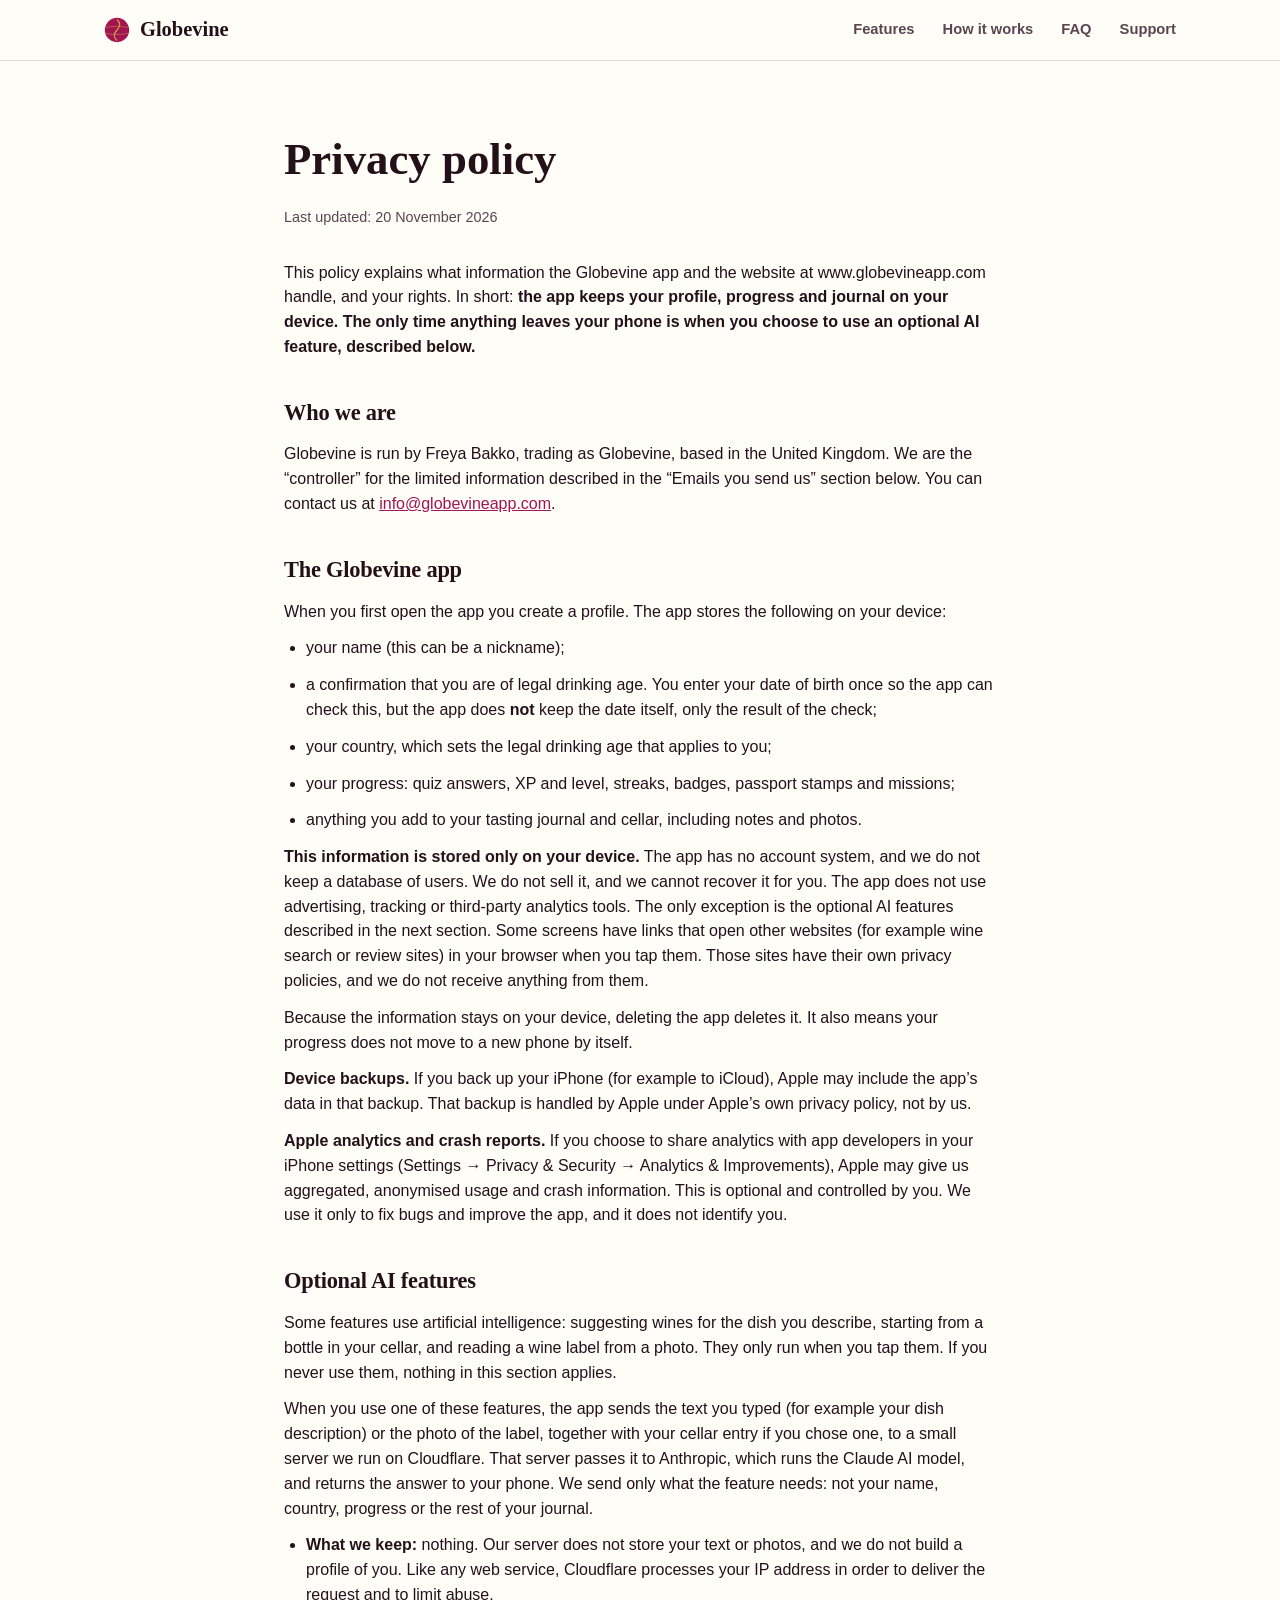
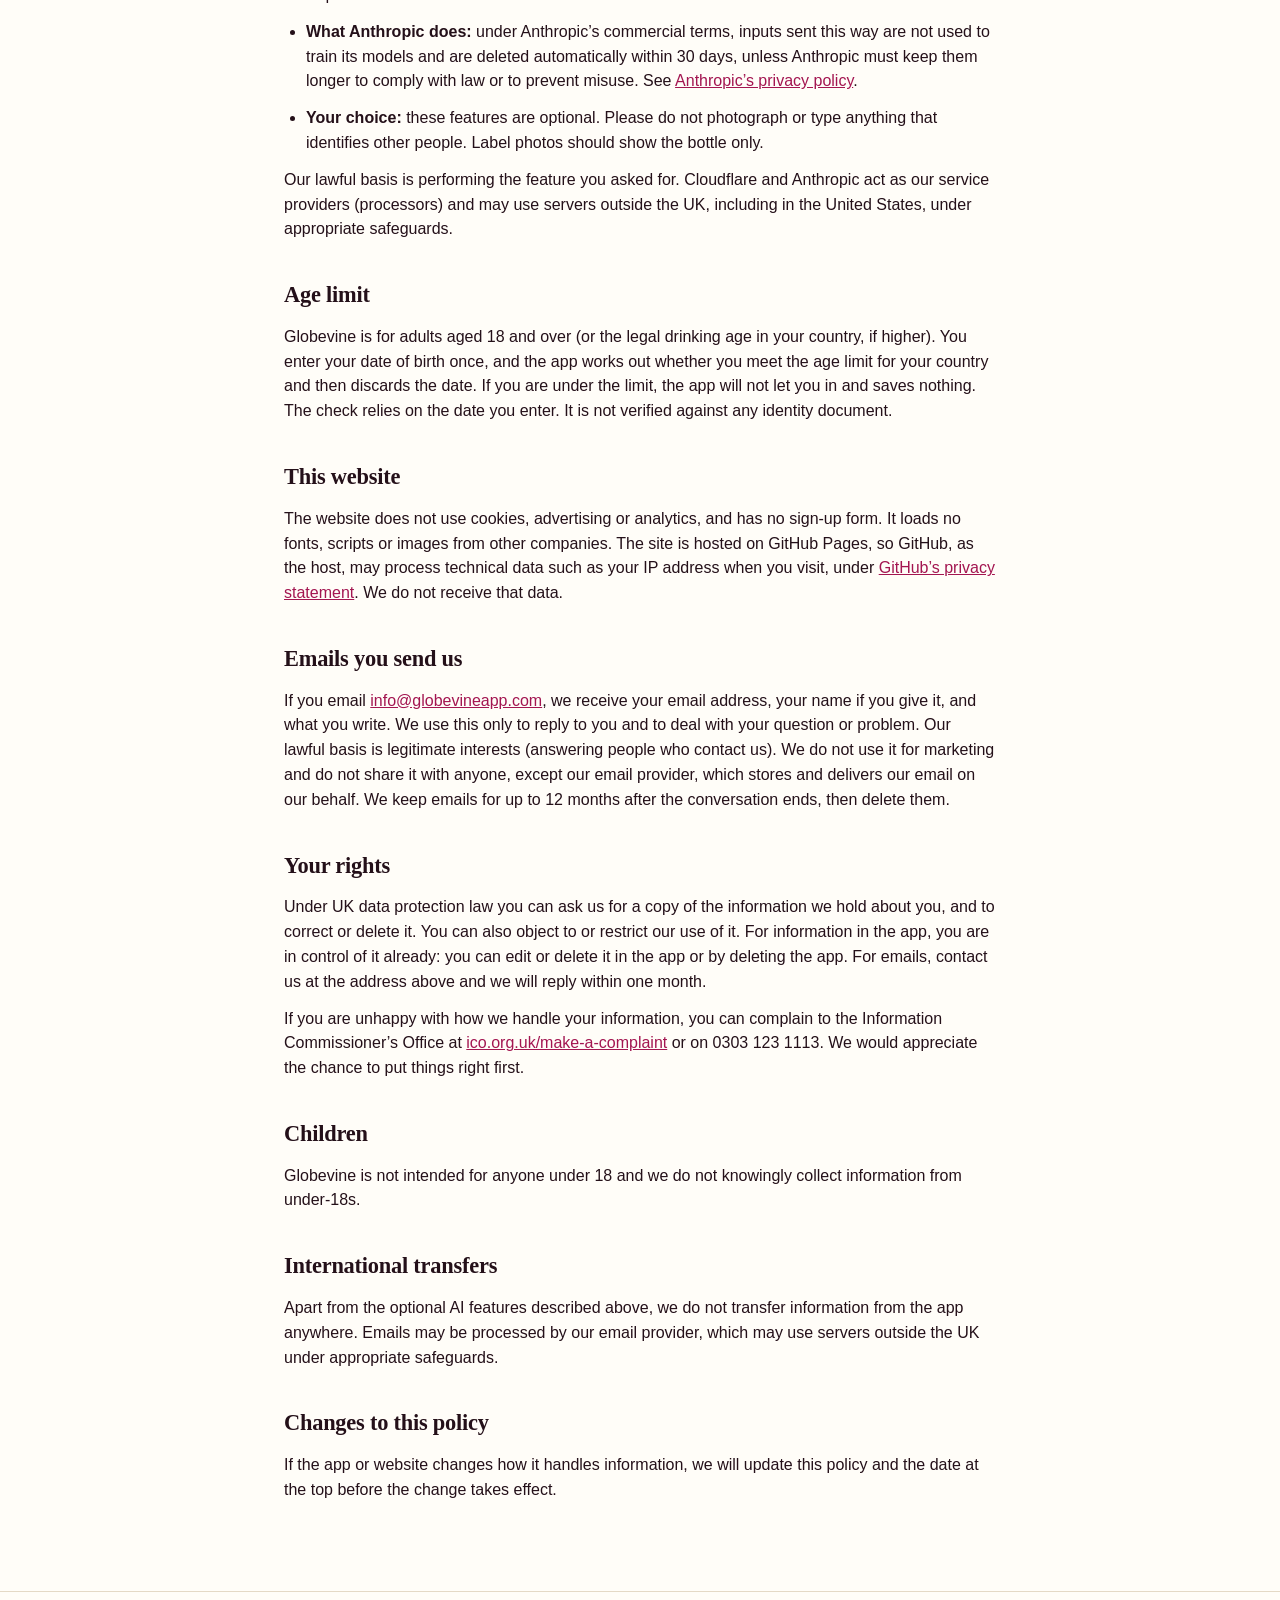
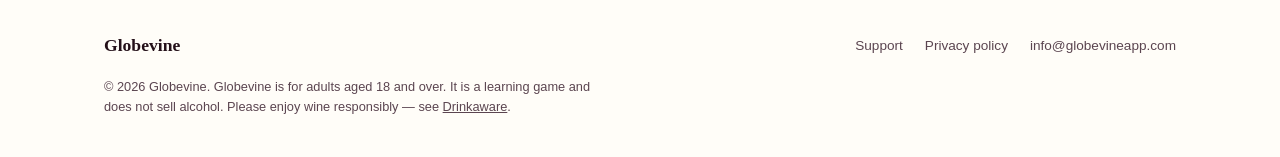
==== commit c5e9ac60: "Add files via upload" ====
--- a/privacy.html
+++ b/privacy.html
@@ -4,10 +4,10 @@
 <meta charset="utf-8">
 <meta name="viewport" content="width=device-width,initial-scale=1,viewport-fit=cover">
 <title>Privacy policy – Globevine</title>
-<meta name="description" content="How the Globevine app and website handle your information. The app keeps everything on your device.">
+<meta name="description" content="How the Globevine app and website handle your information. The app keeps your data on your device; optional AI features send only what you ask about.">
 <link rel="canonical" href="https://www.globevineapp.com/privacy.html">
 <meta property="og:title" content="Privacy policy – Globevine">
-<meta property="og:description" content="How the Globevine app and website handle your information. The app keeps everything on your device.">
+<meta property="og:description" content="How the Globevine app and website handle your information. The app keeps your data on your device; optional AI features send only what you ask about.">
 <meta property="og:type" content="website">
 <meta property="og:url" content="https://www.globevineapp.com/privacy.html">
 <meta name="theme-color" content="#3A0C24">
@@ -21,40 +21,36 @@
 </nav></div></header>
 <main class="wrap prose">
 <h1>Privacy policy</h1>
-<p class="updated">Last updated: 18 November 2026</p>
+<p class="updated">Last updated: 20 November 2026</p>
 
-<p>This policy explains what information the Globevine app and the website at www.globevineapp.com handle, and your rights. In short: <strong>you can use the app without an account, and then everything stays on your device. If you create an account, the details listed below are stored on our servers so your progress can sync.</strong></p>
+<p>This policy explains what information the Globevine app and the website at www.globevineapp.com handle, and your rights. In short: <strong>the app keeps your profile, progress and journal on your device. The only time anything leaves your phone is when you choose to use an optional AI feature, described below.</strong></p>
 
 <h2>Who we are</h2>
 <p>Globevine is run by Freya Bakko, trading as Globevine, based in the United Kingdom. We are the &ldquo;controller&rdquo; for the limited information described in the &ldquo;Emails you send us&rdquo; section below. You can contact us at <a href="mailto:info@globevineapp.com">info@globevineapp.com</a>.</p>
 
 <h2>The Globevine app</h2>
-<p>When you first open the app you create a profile. Without an account, the app stores the following on your device:</p>
+<p>When you first open the app you create a profile. The app stores the following on your device:</p>
 <ul>
-<li>your nickname (shown on rankings if you have an account, so please do not use your real name);</li>
+<li>your name (this can be a nickname);</li>
 <li>a confirmation that you are of legal drinking age. You enter your date of birth once so the app can check this, but the app does <strong>not</strong> keep the date itself, only the result of the check;</li>
 <li>your country, which sets the legal drinking age that applies to you;</li>
 <li>your progress: quiz answers, XP and level, streaks, badges, passport stamps and missions;</li>
 <li>anything you add to your tasting journal and cellar, including notes and photos.</li>
 </ul>
-<p><strong>If you do not create an account, this information is stored only on your device.</strong> We do not receive, see, copy or sell it, and we cannot recover it for you. The app does not use advertising, tracking or third-party analytics tools, and does not contact other services to look up your information. Some screens have links that open other websites (for example wine search or review sites) in your browser when you tap them. Those sites have their own privacy policies, and we do not receive anything from them.</p>
-<p>Without an account, deleting the app deletes this information, and your progress does not move to a new phone by itself.</p>
-
-<h2>Your account (optional)</h2>
-<p>You can create an account with Sign in with Apple or with an email address and password, so your progress can follow you to other devices. If you do, we store:</p>
-<ul>
-<li><strong>Your email address</strong> (or Apple&rsquo;s private relay address, if you choose to hide your email) and, if you sign up with email, a securely hashed password. We cannot see your password;</li>
-<li><strong>Your nickname</strong>, which other players can see on rankings together with your XP. Nothing else about you is shown;</li>
-<li><strong>Your country</strong> and whether you confirmed you are of legal drinking age. We do <strong>not</strong> store your date of birth;</li>
-<li><strong>Your progress</strong>: XP and level, quiz answers, streaks, badges, passport stamps and missions;</li>
-<li>basic technical records kept by our hosting provider for security, such as sign-in times and IP addresses.</li>
-</ul>
-<p>Your journal notes and photos stay on your device and are not uploaded.</p>
-<p><strong>Why we use it.</strong> To create and run your account and sync your progress (contract), and to keep the service secure (legitimate interests). We do not sell your data, use it for advertising, or track you across other apps and websites.</p>
-<p><strong>Who handles it for us.</strong> Our database and sign-in provider, Supabase, hosting data in London, UK; our email provider, which sends account emails such as confirmation and password reset; and Apple, if you use Sign in with Apple.</p>
-<p><strong>How long we keep it.</strong> Until you delete your account. In the app, go to Settings &rarr; Delete my account and your profile, progress and sign-in details are deleted straight away; copies in provider backups expire within about 30 days. You can also use Settings &rarr; Download my data to get a copy. Accounts not used for 24 months are deleted.</p>
+<p><strong>This information is stored only on your device.</strong> The app has no account system, and we do not keep a database of users. We do not sell it, and we cannot recover it for you. The app does not use advertising, tracking or third-party analytics tools. The only exception is the optional AI features described in the next section. Some screens have links that open other websites (for example wine search or review sites) in your browser when you tap them. Those sites have their own privacy policies, and we do not receive anything from them.</p>
+<p>Because the information stays on your device, deleting the app deletes it. It also means your progress does not move to a new phone by itself.</p>
 <p><strong>Device backups.</strong> If you back up your iPhone (for example to iCloud), Apple may include the app&rsquo;s data in that backup. That backup is handled by Apple under Apple&rsquo;s own privacy policy, not by us.</p>
 <p><strong>Apple analytics and crash reports.</strong> If you choose to share analytics with app developers in your iPhone settings (Settings &rarr; Privacy &amp; Security &rarr; Analytics &amp; Improvements), Apple may give us aggregated, anonymised usage and crash information. This is optional and controlled by you. We use it only to fix bugs and improve the app, and it does not identify you.</p>
+
+<h2>Optional AI features</h2>
+<p>Some features use artificial intelligence: suggesting wines for the dish you describe, starting from a bottle in your cellar, and reading a wine label from a photo. They only run when you tap them. If you never use them, nothing in this section applies.</p>
+<p>When you use one of these features, the app sends the text you typed (for example your dish description) or the photo of the label, together with your cellar entry if you chose one, to a small server we run on Cloudflare. That server passes it to Anthropic, which runs the Claude AI model, and returns the answer to your phone. We send only what the feature needs: not your name, country, progress or the rest of your journal.</p>
+<ul>
+<li><strong>What we keep:</strong> nothing. Our server does not store your text or photos, and we do not build a profile of you. Like any web service, Cloudflare processes your IP address in order to deliver the request and to limit abuse.</li>
+<li><strong>What Anthropic does:</strong> under Anthropic&rsquo;s commercial terms, inputs sent this way are not used to train its models and are deleted automatically within 30 days, unless Anthropic must keep them longer to comply with law or to prevent misuse. See <a href="https://www.anthropic.com/legal/privacy" rel="noopener">Anthropic&rsquo;s privacy policy</a>.</li>
+<li><strong>Your choice:</strong> these features are optional. Please do not photograph or type anything that identifies other people. Label photos should show the bottle only.</li>
+</ul>
+<p>Our lawful basis is performing the feature you asked for. Cloudflare and Anthropic act as our service providers (processors) and may use servers outside the UK, including in the United States, under appropriate safeguards.</p>
 
 <h2>Age limit</h2>
 <p>Globevine is for adults aged 18 and over (or the legal drinking age in your country, if higher). You enter your date of birth once, and the app works out whether you meet the age limit for your country and then discards the date. If you are under the limit, the app will not let you in and saves nothing. The check relies on the date you enter. It is not verified against any identity document.</p>
@@ -66,14 +62,14 @@
 <p>If you email <a href="mailto:info@globevineapp.com">info@globevineapp.com</a>, we receive your email address, your name if you give it, and what you write. We use this only to reply to you and to deal with your question or problem. Our lawful basis is legitimate interests (answering people who contact us). We do not use it for marketing and do not share it with anyone, except our email provider, which stores and delivers our email on our behalf. We keep emails for up to 12 months after the conversation ends, then delete them.</p>
 
 <h2>Your rights</h2>
-<p>Under UK data protection law you can ask us for a copy of the information we hold about you, and to correct or delete it. You can also object to or restrict our use of it. For information in the app, you are in control of it: you can edit it in the app, download or delete your account data under Settings, or delete the app for data held only on your device. For emails, contact us at the address above and we will reply within one month.</p>
+<p>Under UK data protection law you can ask us for a copy of the information we hold about you, and to correct or delete it. You can also object to or restrict our use of it. For information in the app, you are in control of it already: you can edit or delete it in the app or by deleting the app. For emails, contact us at the address above and we will reply within one month.</p>
 <p>If you are unhappy with how we handle your information, you can complain to the Information Commissioner&rsquo;s Office at <a href="https://ico.org.uk/make-a-complaint/" rel="noopener">ico.org.uk/make-a-complaint</a> or on 0303 123 1113. We would appreciate the chance to put things right first.</p>
 
 <h2>Children</h2>
 <p>Globevine is not intended for anyone under 18 and we do not knowingly collect information from under-18s.</p>
 
 <h2>International transfers</h2>
-<p>We do not transfer information from the app anywhere. Emails may be processed by our email provider, which may use servers outside the UK under appropriate safeguards.</p>
+<p>Apart from the optional AI features described above, we do not transfer information from the app anywhere. Emails may be processed by our email provider, which may use servers outside the UK under appropriate safeguards.</p>
 
 <h2>Changes to this policy</h2>
 <p>If the app or website changes how it handles information, we will update this policy and the date at the top before the change takes effect.</p>
